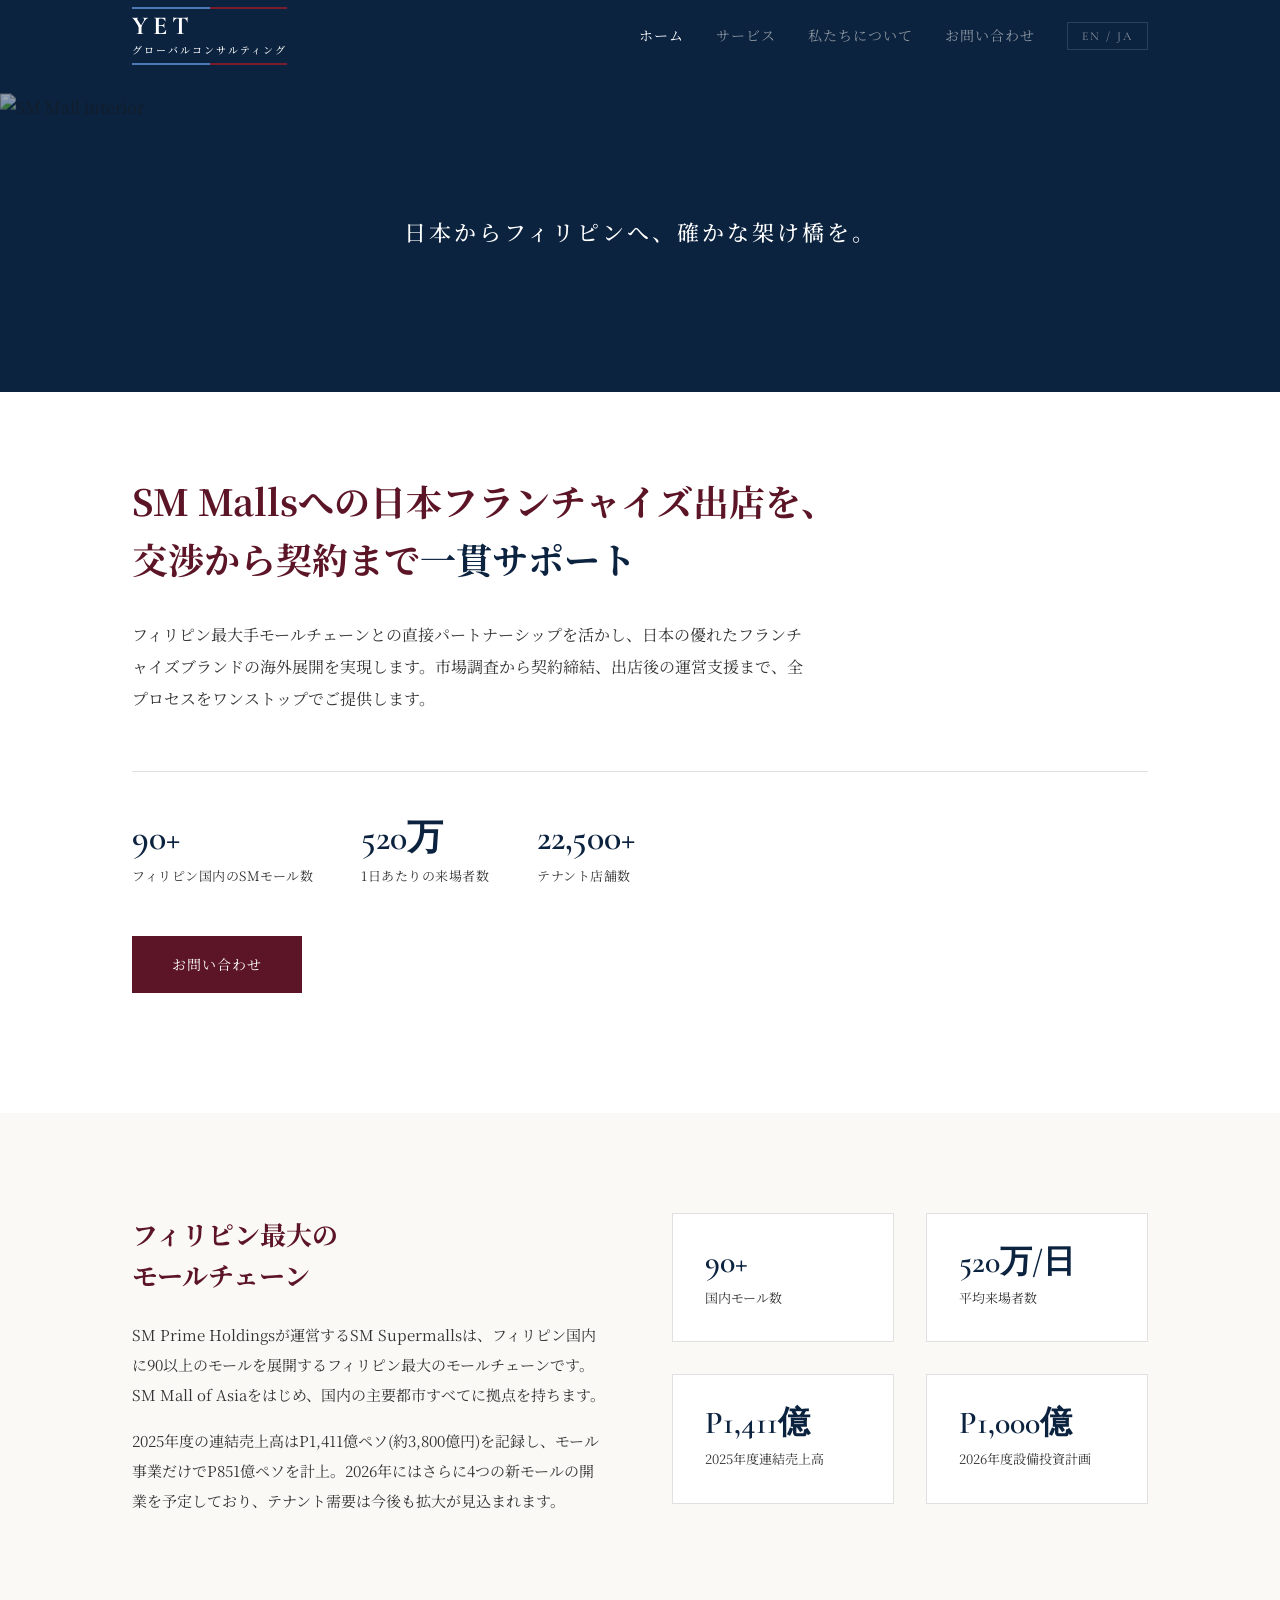
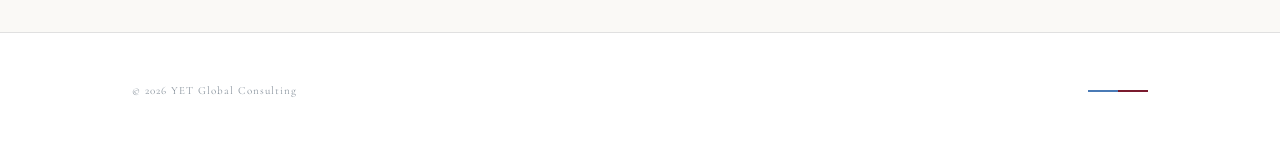
==== index.html @ ea372614 "Initial commit: YET Global Consulting website Co-Authored-By: Claude Opus 4.6 <noreply@anthropic.com" ====
<!DOCTYPE html>
<html lang="ja">
<head>
<meta charset="UTF-8">
<meta name="viewport" content="width=device-width, initial-scale=1.0">
<title>YET Global Consulting</title>
<meta name="description" content="SM Mallsへの日本フランチャイズ出店を、交渉から契約まで一貫サポート。YETグローバルコンサルティング。">
<link href="https://fonts.googleapis.com/css2?family=Cormorant+Garamond:ital,wght@0,400;0,600;0,700;1,400&family=Noto+Serif+JP:wght@400;500;700&display=swap" rel="stylesheet">
<link rel="stylesheet" href="style.css">
</head>
<body>

<header class="header">
  <div class="header-inner">
    <a href="index.html" class="logo">
      <div class="logo-bar">
        <div style="background:var(--flag-blue);"></div>
        <div style="background:var(--flag-red);"></div>
      </div>
      <span class="logo-text">YET</span>
      <span class="logo-sub">
        <span data-lang-inline="ja">グローバルコンサルティング</span>
        <span data-lang-inline="en">GLOBAL CONSULTING</span>
      </span>
      <div class="logo-bar">
        <div style="background:var(--flag-blue);"></div>
        <div style="background:var(--flag-red);"></div>
      </div>
    </a>
    <nav class="nav">
      <a href="index.html" class="active">
        <span data-lang-inline="ja">ホーム</span>
        <span data-lang-inline="en">Home</span>
      </a>
      <a href="services.html">
        <span data-lang-inline="ja">サービス</span>
        <span data-lang-inline="en">Services</span>
      </a>
      <a href="about.html">
        <span data-lang-inline="ja">私たちについて</span>
        <span data-lang-inline="en">About</span>
      </a>
      <a href="contact.html">
        <span data-lang-inline="ja">お問い合わせ</span>
        <span data-lang-inline="en">Contact</span>
      </a>
      <button class="lang-toggle" onclick="toggleLang()">EN / JA</button>
    </nav>
  </div>
</header>

<div class="banner-image" data-parallax>
  <div class="hero-bg">
    <img src="images/mall-interior.png" alt="SM Mall interior">
  </div>
  <div class="banner-text">
    <span data-lang-inline="ja">日本からフィリピンへ、確かな架け橋を。</span>
    <span data-lang-inline="en">Bridging Japan and the Philippines.</span>
  </div>
</div>

<section class="hero">
  <div class="container">
    <div data-lang="ja">
      <h1>SM Mallsへの日本フランチャイズ出店を、<br>交渉から契約まで<span>一貫サポート</span></h1>
      <p>フィリピン最大手モールチェーンとの直接パートナーシップを活かし、日本の優れたフランチャイズブランドの海外展開を実現します。市場調査から契約締結、出店後の運営支援まで、全プロセスをワンストップでご提供します。</p>
    </div>
    <div data-lang="en">
      <h1>Japanese Franchise Expansion<br>into SM Malls, <span>End to End</span></h1>
      <p>Leveraging a direct partnership with the Philippines' largest mall chain, we help Japan's leading franchise brands expand overseas. From market research to contract signing and post-launch support, we provide a complete, one-stop service.</p>
    </div>
    <div class="hero-stats">
      <div>
        <div class="hero-stat-number">90+</div>
        <div class="hero-stat-label">
          <span data-lang-inline="ja">フィリピン国内のSMモール数</span>
          <span data-lang-inline="en">SM Malls across the Philippines</span>
        </div>
      </div>
      <div>
        <div class="hero-stat-number">520万</div>
        <div class="hero-stat-label">
          <span data-lang-inline="ja">1日あたりの来場者数</span>
          <span data-lang-inline="en">Daily visitors</span>
        </div>
      </div>
      <div>
        <div class="hero-stat-number">22,500+</div>
        <div class="hero-stat-label">
          <span data-lang-inline="ja">テナント店舗数</span>
          <span data-lang-inline="en">Tenant stores</span>
        </div>
      </div>
    </div>
    <a href="contact.html" class="hero-cta">
      <span data-lang-inline="ja">お問い合わせ</span>
      <span data-lang-inline="en">Get in Touch</span>
    </a>
  </div>
</section>

<section class="section sm-section">
  <div class="container">
    <div class="sm-grid">
      <div>
        <div data-lang="ja">
          <h2>フィリピン最大の<br>モールチェーン</h2>
          <p>SM Prime Holdingsが運営するSM Supermallsは、フィリピン国内に90以上のモールを展開するフィリピン最大のモールチェーンです。SM Mall of Asiaをはじめ、国内の主要都市すべてに拠点を持ちます。</p>
          <p>2025年度の連結売上高はP1,411億ペソ(約3,800億円)を記録し、モール事業だけでP851億ペソを計上。2026年にはさらに4つの新モールの開業を予定しており、テナント需要は今後も拡大が見込まれます。</p>
        </div>
        <div data-lang="en">
          <h2>The Philippines'<br>Largest Mall Chain</h2>
          <p>SM Supermalls, operated by SM Prime Holdings, is the largest mall chain in the Philippines with over 90 malls nationwide. From SM Mall of Asia to locations in every major city, SM dominates Philippine retail real estate.</p>
          <p>In 2025, consolidated revenues reached P141.1 billion (~$2.5B USD), with the mall segment contributing P85.1 billion. Four new malls are planned for 2026, and tenant demand continues to grow.</p>
        </div>
      </div>
      <div class="sm-stats">
        <div class="sm-stat">
          <div class="sm-stat-number">90+</div>
          <div class="sm-stat-label">
            <span data-lang-inline="ja">国内モール数</span>
            <span data-lang-inline="en">Malls in the Philippines</span>
          </div>
        </div>
        <div class="sm-stat">
          <div class="sm-stat-number">520万/日</div>
          <div class="sm-stat-label">
            <span data-lang-inline="ja">平均来場者数</span>
            <span data-lang-inline="en">Average daily visitors</span>
          </div>
        </div>
        <div class="sm-stat">
          <div class="sm-stat-number">P1,411億</div>
          <div class="sm-stat-label">
            <span data-lang-inline="ja">2025年度連結売上高</span>
            <span data-lang-inline="en">2025 consolidated revenue</span>
          </div>
        </div>
        <div class="sm-stat">
          <div class="sm-stat-number">P1,000億</div>
          <div class="sm-stat-label">
            <span data-lang-inline="ja">2026年度設備投資計画</span>
            <span data-lang-inline="en">2026 planned capex</span>
          </div>
        </div>
      </div>
    </div>
  </div>
</section>

<footer class="footer">
  <div class="container">
    <div class="footer-inner">
      <div class="footer-copy">&copy; 2026 YET Global Consulting</div>
      <div class="footer-flag">
        <div style="background:var(--flag-blue);"></div>
        <div style="background:var(--flag-red);"></div>
      </div>
    </div>
  </div>
</footer>

<script>
function toggleLang() { document.body.classList.toggle('en'); }

document.querySelectorAll('[data-parallax]').forEach(function(el) {
  var img = el.querySelector('.hero-bg img') || el.querySelector('.page-header-bg img');
  if (!img) return;
  window.addEventListener('scroll', function() {
    var rect = el.getBoundingClientRect();
    var speed = 0.3;
    var offset = (rect.top) * speed;
    img.style.transform = 'translateY(' + offset + 'px)';
  }, { passive: true });
});
</script>
</body>
</html>
---- style.css ----
/* ─── Reset ─── */
*, *::before, *::after { margin: 0; padding: 0; box-sizing: border-box; }

/* ─── Tokens ─── */
:root {
  --crimson: #5C1526;
  --navy: #0C2340;
  --silver: #8A949E;
  --text: #1A1A1A;
  --text-secondary: #333;
  --bg: #FAF9F6;
  --white: #FFFFFF;
  --border: #E0E0E0;
  --flag-gold: #C4973B;
  --flag-white: #FFFFFF;
  --flag-blue: #4A7AB5;
  --flag-red: #7A1B2E;
  --font-en: 'Cormorant Garamond', serif;
  --font-jp: 'Noto Serif JP', serif;
}

/* ─── Base ─── */
html { scroll-behavior: smooth; }
body {
  background: var(--white);
  color: var(--text);
  font-family: var(--font-jp);
  -webkit-font-smoothing: antialiased;
  line-height: 1.8;
}

/* ─── Utilities ─── */
.container {
  max-width: 1080px;
  margin: 0 auto;
  padding: 0 32px;
}
.section {
  padding: 100px 0;
}
.section-label {
  font-family: var(--font-en);
  font-size: 11px;
  letter-spacing: 3px;
  text-transform: uppercase;
  color: var(--silver);
  margin-bottom: 48px;
}

/* ─── Language Toggle ─── */
[data-lang="en"] { display: none; }
body.en [data-lang="en"] { display: block; }
body.en [data-lang="ja"] { display: none; }
body.en [data-lang-inline="en"] { display: inline; }
body.en [data-lang-inline="ja"] { display: none; }
[data-lang-inline="en"] { display: none; }
[data-lang-inline="ja"] { display: inline; }

/* ─── Header ─── */
.header {
  position: fixed;
  top: 0;
  left: 0;
  right: 0;
  z-index: 100;
  background: var(--navy);
  border-bottom: none;
}
.header-inner {
  max-width: 1080px;
  margin: 0 auto;
  padding: 0 32px;
  height: 72px;
  display: flex;
  align-items: center;
  justify-content: space-between;
}
.logo {
  display: flex;
  flex-direction: column;
  gap: 0;
  text-decoration: none;
  padding: 4px 0;
}
.logo-text {
  font-family: var(--font-en);
  font-size: 26px;
  font-weight: 700;
  letter-spacing: 5px;
  color: var(--white);
  line-height: 1;
  margin-top: 4px;
}
.logo-sub {
  font-family: var(--font-jp);
  font-size: 10px;
  font-weight: 500;
  letter-spacing: 2px;
  color: var(--white);
  margin-top: 2px;
  margin-bottom: 4px;
}
.logo-bar {
  display: flex;
  height: 2px;
  width: 100%;
}
.logo-bar div { flex: 1; }

.nav {
  display: flex;
  align-items: center;
  gap: 32px;
}
.nav a {
  font-family: var(--font-jp);
  font-size: 14px;
  font-weight: 400;
  color: var(--silver);
  text-decoration: none;
  letter-spacing: 1px;
  transition: color 0.2s;
}
.nav a:hover { color: var(--white); }
.nav a.active { color: var(--white); }
.lang-toggle {
  font-family: var(--font-en);
  font-size: 12px;
  letter-spacing: 2px;
  color: var(--silver);
  cursor: pointer;
  border: 1px solid #2A4060;
  padding: 6px 14px;
  background: none;
  transition: color 0.2s, border-color 0.2s;
}
.lang-toggle:hover {
  color: var(--white);
  border-color: var(--white);
}

/* ─── Page Banner (image with title) ─── */
.page-banner {
  width: 100%;
  height: 320px;
  margin-top: 72px;
  position: relative;
  overflow: hidden;
  background: var(--navy);
  display: flex;
  align-items: center;
  justify-content: center;
}
.page-banner .page-header-bg {
  position: absolute;
  inset: 0;
}
.page-banner .page-header-bg img {
  width: 100%;
  height: 140%;
  object-fit: cover;
  object-position: center 60%;
  will-change: transform;
  transform: translateY(0);
}
.page-banner .page-header-bg::after {
  content: '';
  position: absolute;
  inset: 0;
  background: var(--navy);
  opacity: 0.5;
}
.page-banner-title {
  position: relative;
  z-index: 1;
  font-family: var(--font-jp);
  font-size: 40px;
  font-weight: 700;
  color: var(--white);
  letter-spacing: 6px;
}

/* ─── Page Header (non-home pages) ─── */
.page-header {
  padding-top: 140px;
  padding-bottom: 60px;
  background: var(--bg);
  border-bottom: 1px solid var(--border);
}
.page-header h1 {
  font-size: 32px;
  font-weight: 700;
  color: var(--crimson);
  line-height: 1.4;
}
.page-header p {
  font-size: 16px;
  color: var(--text-secondary);
  line-height: 2;
  margin-top: 16px;
  max-width: 680px;
}

/* ─── Banner Image ─── */
.banner-image {
  width: 100%;
  height: 320px;
  margin-top: 72px;
  overflow: hidden;
  position: relative;
  background: var(--navy);
}
.banner-image .hero-bg {
  position: absolute;
  inset: 0;
}
.banner-image .hero-bg img {
  width: 100%;
  height: 140%;
  object-fit: cover;
  object-position: center 40%;
  will-change: transform;
  transform: translateY(0);
}
.banner-image .hero-bg::after {
  content: '';
  position: absolute;
  inset: 0;
  background: var(--navy);
  opacity: 0.4;
}
.banner-text {
  position: absolute;
  inset: 0;
  z-index: 1;
  display: flex;
  align-items: center;
  justify-content: center;
  font-family: var(--font-jp);
  font-size: 22px;
  font-weight: 500;
  color: var(--white);
  letter-spacing: 3px;
}

/* ─── Hero ─── */
.hero {
  padding-top: 80px;
  padding-bottom: 120px;
  background: var(--white);
}
.hero h1 {
  font-family: var(--font-jp);
  font-size: 36px;
  font-weight: 700;
  color: var(--crimson);
  line-height: 1.6;
  margin-bottom: 32px;
}
.hero h1 span {
  color: var(--navy);
}
.hero p {
  font-size: 16px;
  color: var(--text-secondary);
  line-height: 2;
  max-width: 680px;
}
.hero-stats {
  display: flex;
  gap: 48px;
  margin-top: 56px;
  padding-top: 48px;
  border-top: 1px solid var(--border);
}
.hero-stat-number {
  font-family: var(--font-en);
  font-size: 36px;
  font-weight: 600;
  color: var(--navy);
  line-height: 1;
}
.hero-stat-label {
  font-size: 13px;
  color: var(--text-secondary);
  margin-top: 8px;
  letter-spacing: 0.5px;
}
.hero-cta {
  display: inline-block;
  font-size: 14px;
  letter-spacing: 1px;
  color: var(--white);
  background: var(--crimson);
  padding: 16px 40px;
  text-decoration: none;
  margin-top: 48px;
  transition: background 0.2s;
}
.hero-cta:hover { background: var(--navy); }

/* ─── SM Malls ─── */
.sm-section {
  background: var(--bg);
}
.sm-grid {
  display: grid;
  grid-template-columns: 1fr 1fr;
  gap: 64px;
  align-items: start;
}
.sm-grid h2 {
  font-size: 26px;
  font-weight: 700;
  color: var(--crimson);
  line-height: 1.6;
  margin-bottom: 24px;
}
.sm-grid p {
  font-size: 15px;
  color: var(--text-secondary);
  line-height: 2;
  margin-bottom: 16px;
}
.sm-stats {
  display: grid;
  grid-template-columns: 1fr 1fr;
  gap: 32px;
}
.sm-stat {
  padding: 32px;
  border: 1px solid var(--border);
  background: var(--white);
}
.sm-stat-number {
  font-family: var(--font-en);
  font-size: 32px;
  font-weight: 600;
  color: var(--navy);
  line-height: 1;
}
.sm-stat-label {
  font-size: 13px;
  color: var(--text-secondary);
  margin-top: 8px;
}

/* ─── Process (Timeline) ─── */
.process-section {
  background: var(--white);
}
.process-intro {
  font-size: 16px;
  color: var(--text-secondary);
  line-height: 2;
  max-width: 680px;
  margin-bottom: 56px;
}
.timeline {
  position: relative;
  max-width: 700px;
  margin: 0 auto;
  padding-left: 48px;
}
.timeline::before {
  content: '';
  position: absolute;
  left: 15px;
  top: 8px;
  bottom: 8px;
  width: 1px;
  background: var(--border);
}
.timeline-step {
  position: relative;
  padding-bottom: 56px;
}
.timeline-step:last-child {
  padding-bottom: 0;
}
.timeline-dot {
  position: absolute;
  left: -41px;
  top: 4px;
  width: 12px;
  height: 12px;
  border: 2px solid var(--crimson);
  background: var(--white);
}
.timeline-step:first-child .timeline-dot {
  background: var(--crimson);
}
.step-number {
  font-family: var(--font-en);
  font-size: 12px;
  letter-spacing: 2px;
  color: var(--silver);
  margin-bottom: 8px;
}
.step-title {
  font-size: 19px;
  font-weight: 700;
  color: var(--navy);
  margin-bottom: 10px;
}
.step-desc {
  font-size: 15px;
  color: var(--text-secondary);
  line-height: 2;
}

/* ─── Why Us ─── */
.why-section {
  background: var(--navy);
  color: var(--white);
}
.why-section .section-label {
  color: #6B8AAA;
}
.why-grid {
  display: grid;
  grid-template-columns: 1fr 1fr 1fr;
  gap: 48px;
}
.why-item h3 {
  font-size: 18px;
  font-weight: 700;
  color: var(--white);
  margin-bottom: 16px;
}
.why-item p {
  font-size: 14px;
  color: #C0CDD8;
  line-height: 2;
}
.why-item-bar {
  width: 32px;
  height: 2px;
  background: var(--flag-red);
  margin-bottom: 24px;
}

/* ─── Why Us (Light) ─── */
.why-section-light {
  background: var(--bg);
}
.why-grid-light {
  display: grid;
  grid-template-columns: 1fr 1fr 1fr;
  gap: 48px;
}
.why-section-light .section-label {
  font-size: 14px;
  letter-spacing: 4px;
  color: var(--navy);
}
.why-item-light h3 {
  font-size: 20px;
  font-weight: 700;
  color: var(--navy);
  margin-bottom: 16px;
}
.why-item-light p {
  font-size: 15px;
  color: var(--text);
  line-height: 2;
}

/* ─── Contact ─── */
.contact-section {
  background: var(--bg);
}
.contact-inner {
  max-width: 600px;
}
.contact-inner h2 {
  font-size: 26px;
  font-weight: 700;
  color: var(--crimson);
  margin-bottom: 24px;
  line-height: 1.6;
}
.contact-inner p {
  font-size: 16px;
  color: var(--text-secondary);
  line-height: 2;
  margin-bottom: 40px;
}
.contact-email {
  display: inline-block;
  font-family: var(--font-en);
  font-size: 14px;
  letter-spacing: 1px;
  color: var(--white);
  background: var(--crimson);
  padding: 16px 40px;
  text-decoration: none;
  transition: background 0.2s;
}
.contact-email:hover {
  background: var(--navy);
}

/* ─── Founders ─── */
.founders-section {
  background: var(--white);
}
.founders-grid {
  display: grid;
  grid-template-columns: 1fr 1fr;
  gap: 64px;
}
.founder {
  display: flex;
  gap: 32px;
  align-items: flex-start;
}
.founder-photo {
  width: 140px;
  height: 180px;
  background: var(--bg);
  border: 1px solid var(--border);
  flex-shrink: 0;
  display: flex;
  align-items: center;
  justify-content: center;
  overflow: hidden;
}
.founder-photo img {
  width: 100%;
  height: 100%;
  object-fit: cover;
  object-position: top center;
}
.founder-photo-placeholder {
  font-family: var(--font-en);
  font-size: 11px;
  color: var(--silver);
  letter-spacing: 1px;
}
.founder-name {
  font-size: 18px;
  font-weight: 700;
  color: var(--navy);
  margin-bottom: 4px;
}
.founder-role {
  font-family: var(--font-en);
  font-size: 12px;
  letter-spacing: 2px;
  text-transform: uppercase;
  color: var(--silver);
  margin-bottom: 16px;
}
.founder-bio {
  font-size: 14px;
  color: var(--text-secondary);
  line-height: 2;
}

/* ─── Footer ─── */
.footer {
  padding: 48px 0;
  border-top: 1px solid var(--border);
  background: var(--white);
}
.footer-inner {
  display: flex;
  justify-content: space-between;
  align-items: center;
}
.footer-copy {
  font-family: var(--font-en);
  font-size: 11px;
  color: var(--silver);
  letter-spacing: 1px;
}
.footer-flag {
  display: flex;
  height: 2px;
  width: 60px;
}
.footer-flag div { flex: 1; }

/* ─── Responsive ─── */
@media (max-width: 768px) {
  .header-inner { padding: 0 20px; height: 60px; }
  .nav a { display: none; }
  .container { padding: 0 20px; }
  .section { padding: 72px 0; }
  .hero { padding-top: 60px; padding-bottom: 80px; }
  .banner-image { height: 260px; }
  .banner-text { font-size: 16px; letter-spacing: 2px; }
  .hero h1 { font-size: 24px; }
  .hero-stats { flex-direction: column; gap: 24px; }
  .sm-grid { grid-template-columns: 1fr; gap: 40px; }
  .sm-stats { grid-template-columns: 1fr 1fr; gap: 16px; }
  .timeline { padding-left: 40px; }
  .timeline-dot { left: -33px; }
  .why-grid { grid-template-columns: 1fr; gap: 40px; }
  .why-grid-light { grid-template-columns: 1fr; gap: 40px; }
  .founders-grid { grid-template-columns: 1fr; gap: 48px; }
  .founder { flex-direction: column; }
  .founder-photo { width: 100%; height: 220px; }
  .footer-inner { flex-direction: column; gap: 16px; }
  .page-header { padding-top: 120px; padding-bottom: 40px; }
  .page-header h1 { font-size: 24px; }
  .page-banner { height: 240px; }
  .page-banner-title { font-size: 28px; }
}
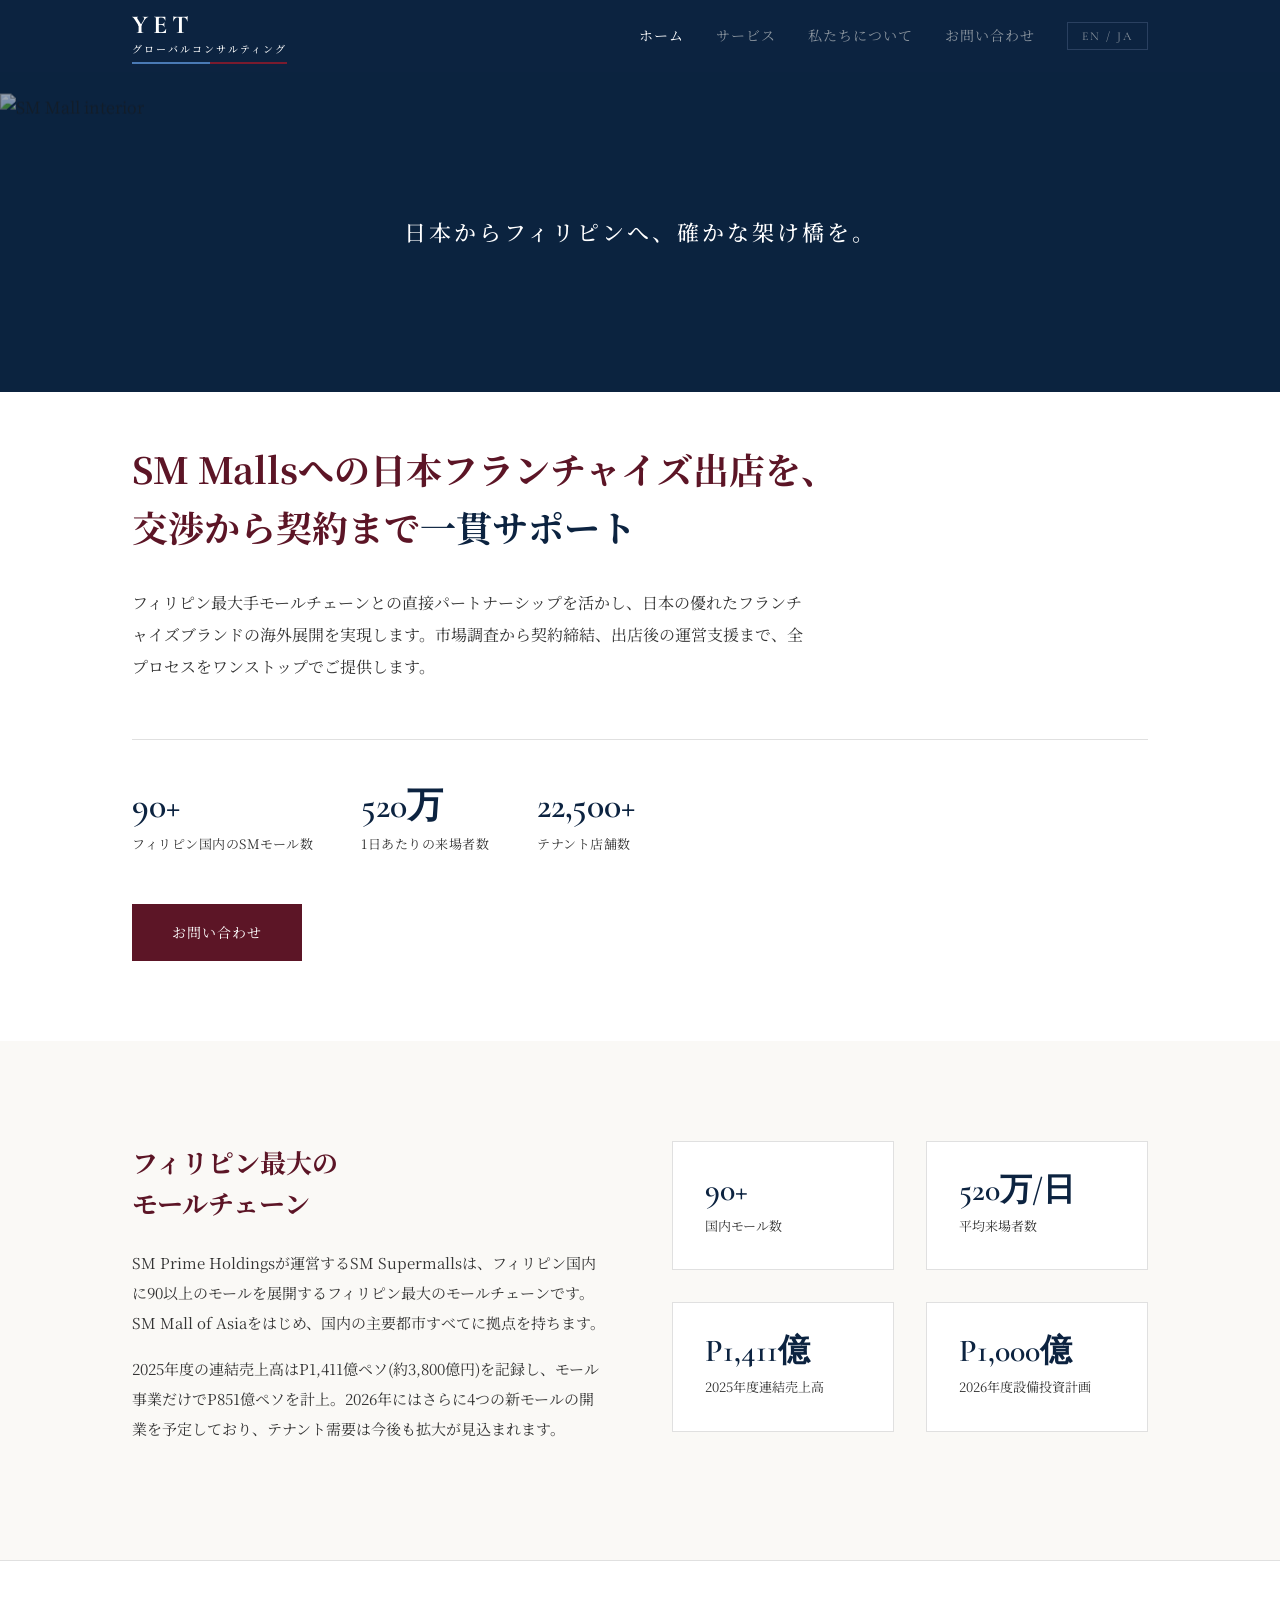
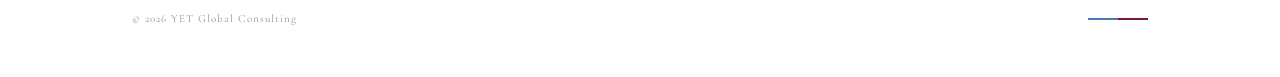
==== commit 6fc8a672: "Remove top logo bar causing header overflow on scroll Co-Authored-By: Claude Opus 4.6 <noreply@anthr" ====
--- a/index.html
+++ b/index.html
@@ -13,10 +13,6 @@
 <header class="header">
   <div class="header-inner">
     <a href="index.html" class="logo">
-      <div class="logo-bar">
-        <div style="background:var(--flag-blue);"></div>
-        <div style="background:var(--flag-red);"></div>
-      </div>
       <span class="logo-text">YET</span>
       <span class="logo-sub">
         <span data-lang-inline="ja">グローバルコンサルティング</span>
--- a/style.css
+++ b/style.css
@@ -63,6 +63,8 @@
   left: 0;
   right: 0;
   z-index: 100;
+  height: 72px;
+  overflow: hidden;
   background: var(--navy);
   border-bottom: none;
 }
@@ -80,7 +82,7 @@
   flex-direction: column;
   gap: 0;
   text-decoration: none;
-  padding: 4px 0;
+  padding: 0;
 }
 .logo-text {
   font-family: var(--font-en);
@@ -245,8 +247,8 @@
 
 /* ─── Hero ─── */
 .hero {
-  padding-top: 80px;
-  padding-bottom: 120px;
+  padding-top: 48px;
+  padding-bottom: 80px;
   background: var(--white);
 }
 .hero h1 {
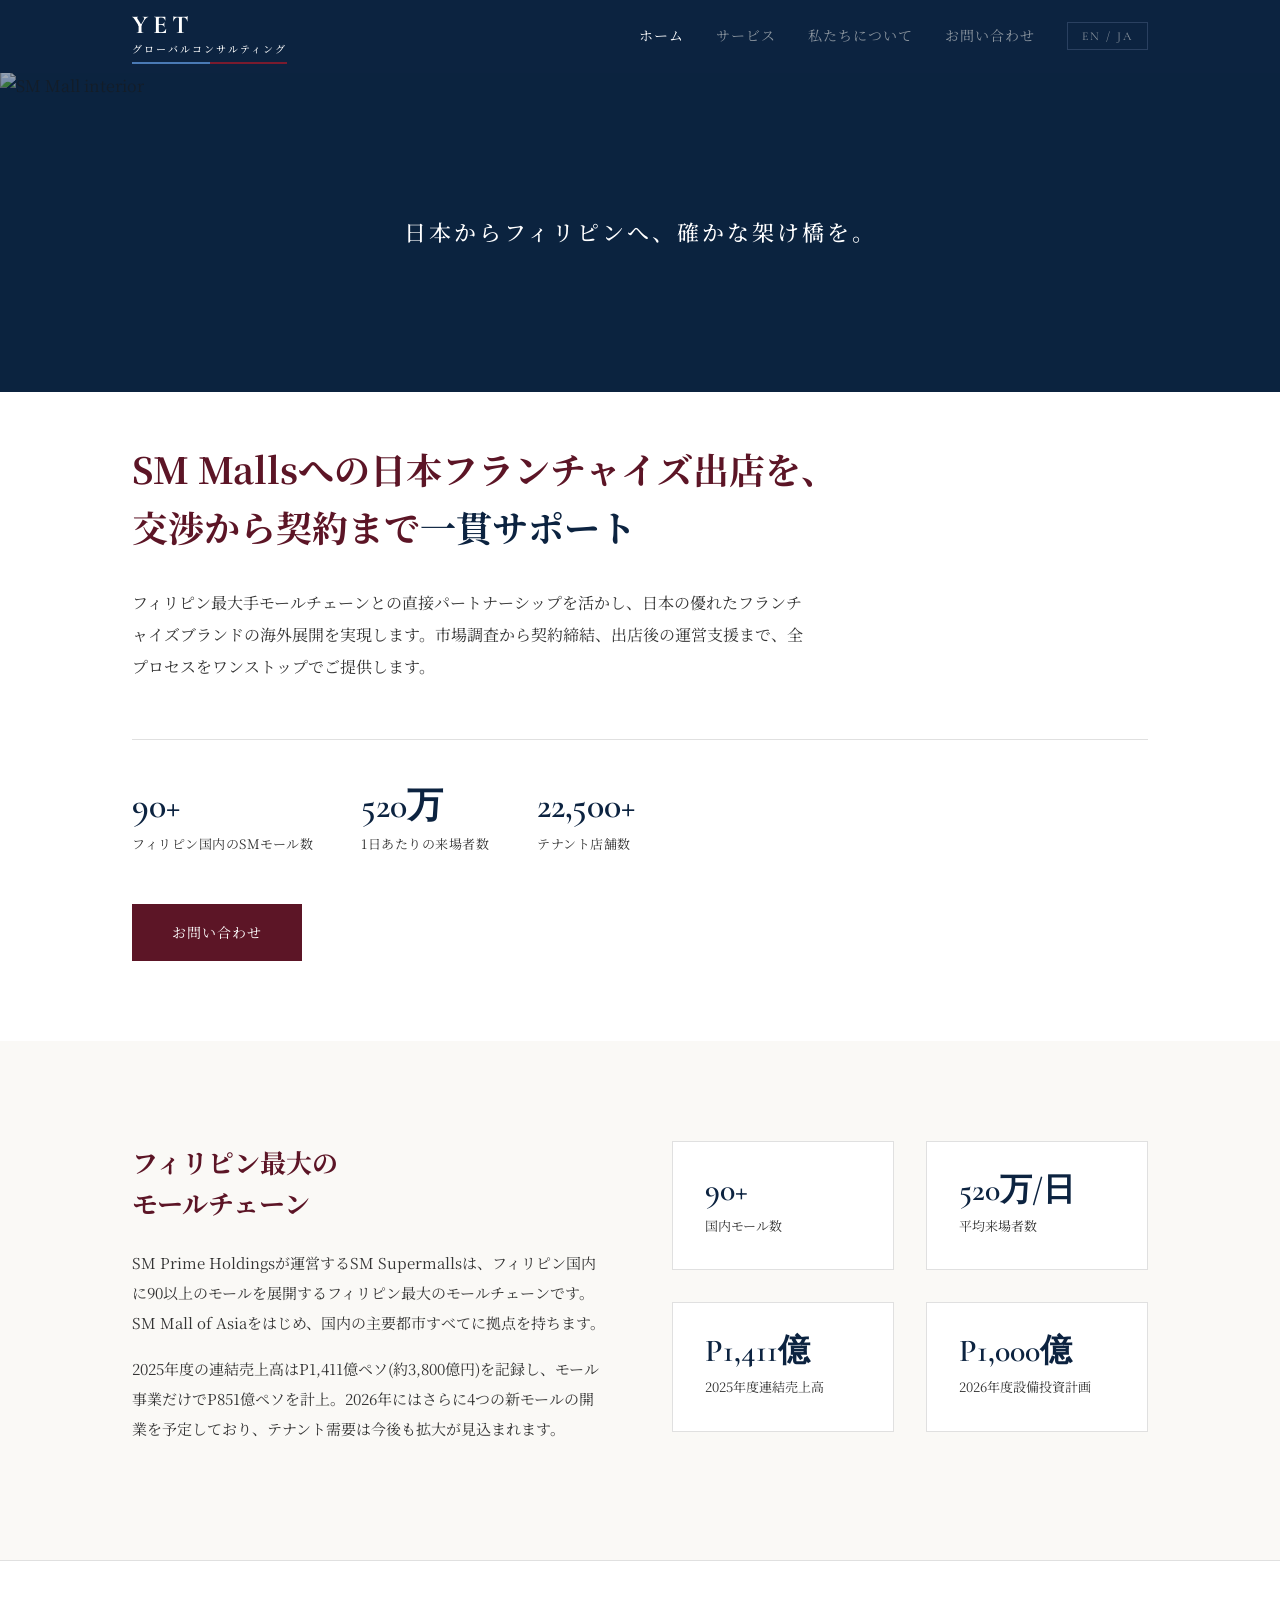
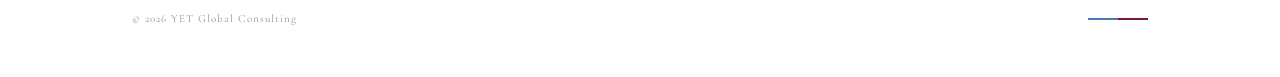
==== commit 2285d7b4: "Clamp parallax offset to prevent gap above banner on scroll Co-Authored-By: Claude Opus 4.6 <noreply" ====
--- a/index.html
+++ b/index.html
@@ -165,7 +165,7 @@
   window.addEventListener('scroll', function() {
     var rect = el.getBoundingClientRect();
     var speed = 0.3;
-    var offset = (rect.top) * speed;
+    var offset = Math.min(0, (rect.top) * speed);
     img.style.transform = 'translateY(' + offset + 'px)';
   }, { passive: true });
 });
--- a/style.css
+++ b/style.css
@@ -67,6 +67,7 @@
   overflow: hidden;
   background: var(--navy);
   border-bottom: none;
+  box-shadow: 0 1px 0 0 var(--navy);
 }
 .header-inner {
   max-width: 1080px;
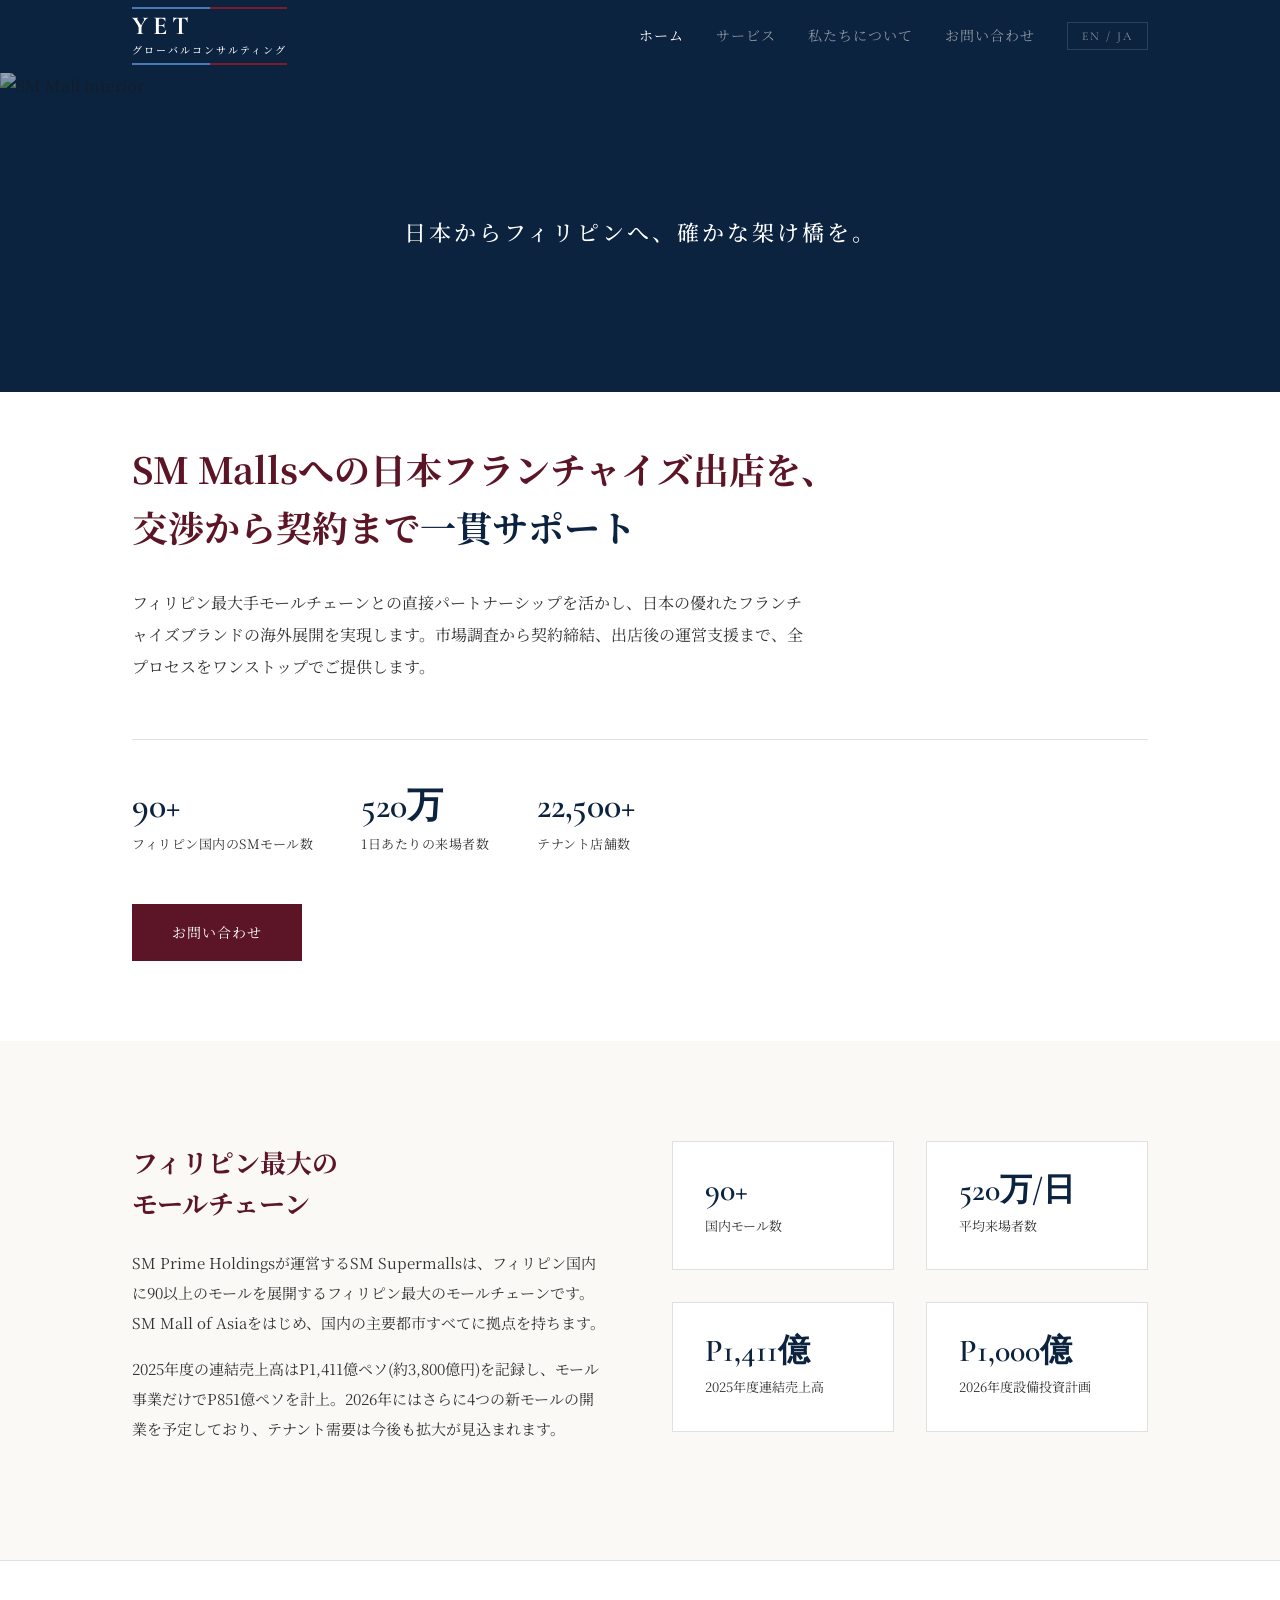
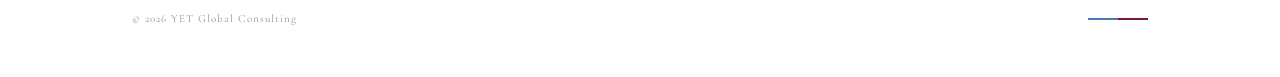
==== commit 5a5e792c: "Restore top logo bar on all pages Co-Authored-By: Claude Opus 4.6 <noreply@anthropic.com>" ====
--- a/index.html
+++ b/index.html
@@ -13,6 +13,10 @@
 <header class="header">
   <div class="header-inner">
     <a href="index.html" class="logo">
+      <div class="logo-bar">
+        <div style="background:var(--flag-blue);"></div>
+        <div style="background:var(--flag-red);"></div>
+      </div>
       <span class="logo-text">YET</span>
       <span class="logo-sub">
         <span data-lang-inline="ja">グローバルコンサルティング</span>
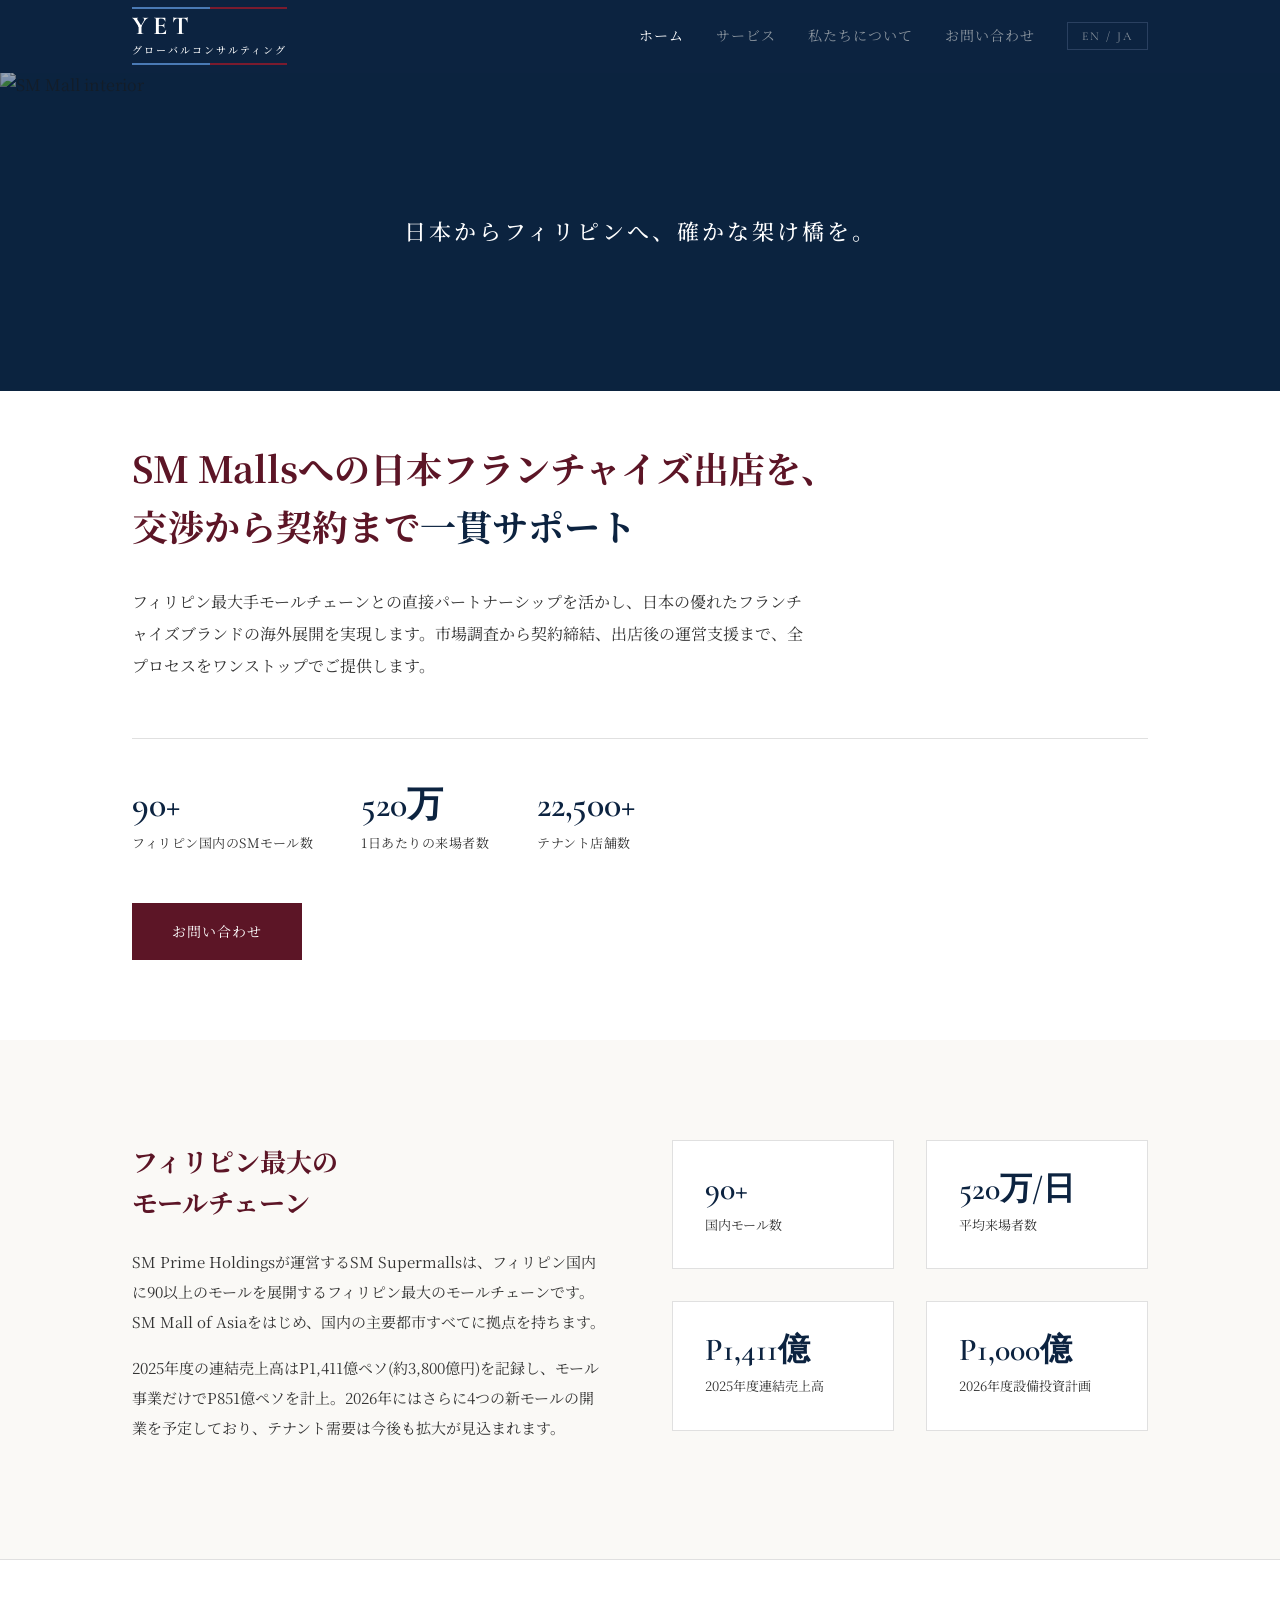
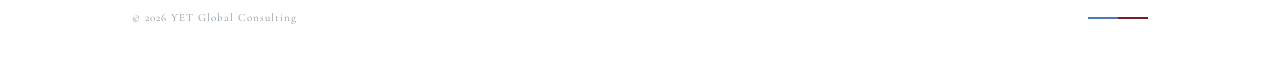
==== commit 9bde0f66: "Restructure pages into directories for clean URLs Moves about.html, services.html, contact.html into" ====
--- a/index.html
+++ b/index.html
@@ -12,7 +12,7 @@
 
 <header class="header">
   <div class="header-inner">
-    <a href="index.html" class="logo">
+    <a href="/" class="logo">
       <div class="logo-bar">
         <div style="background:var(--flag-blue);"></div>
         <div style="background:var(--flag-red);"></div>
@@ -28,19 +28,19 @@
       </div>
     </a>
     <nav class="nav">
-      <a href="index.html" class="active">
+      <a href="/" class="active">
         <span data-lang-inline="ja">ホーム</span>
         <span data-lang-inline="en">Home</span>
       </a>
-      <a href="services.html">
+      <a href="/services/">
         <span data-lang-inline="ja">サービス</span>
         <span data-lang-inline="en">Services</span>
       </a>
-      <a href="about.html">
+      <a href="/about/">
         <span data-lang-inline="ja">私たちについて</span>
         <span data-lang-inline="en">About</span>
       </a>
-      <a href="contact.html">
+      <a href="/contact/">
         <span data-lang-inline="ja">お問い合わせ</span>
         <span data-lang-inline="en">Contact</span>
       </a>
@@ -92,7 +92,7 @@
         </div>
       </div>
     </div>
-    <a href="contact.html" class="hero-cta">
+    <a href="/contact/" class="hero-cta">
       <span data-lang-inline="ja">お問い合わせ</span>
       <span data-lang-inline="en">Get in Touch</span>
     </a>
--- a/style.css
+++ b/style.css
@@ -40,10 +40,10 @@
 }
 .section-label {
   font-family: var(--font-en);
-  font-size: 11px;
-  letter-spacing: 3px;
+  font-size: 14px;
+  letter-spacing: 4px;
   text-transform: uppercase;
-  color: var(--silver);
+  color: var(--navy);
   margin-bottom: 48px;
 }
 
@@ -146,7 +146,7 @@
 .page-banner {
   width: 100%;
   height: 320px;
-  margin-top: 72px;
+  margin-top: 71px;
   position: relative;
   overflow: hidden;
   background: var(--navy);
@@ -185,10 +185,11 @@
 
 /* ─── Page Header (non-home pages) ─── */
 .page-header {
-  padding-top: 140px;
-  padding-bottom: 60px;
+  margin-top: 72px;
+  padding-top: 40px;
+  padding-bottom: 40px;
   background: var(--bg);
-  border-bottom: 1px solid var(--border);
+  border-bottom: none;
 }
 .page-header h1 {
   font-size: 32px;
@@ -208,7 +209,7 @@
 .banner-image {
   width: 100%;
   height: 320px;
-  margin-top: 72px;
+  margin-top: 71px;
   overflow: hidden;
   position: relative;
   background: var(--navy);
@@ -351,6 +352,7 @@
 /* ─── Process (Timeline) ─── */
 .process-section {
   background: var(--white);
+  padding-top: 60px;
 }
 .process-intro {
   font-size: 16px;
@@ -374,6 +376,15 @@
   width: 1px;
   background: var(--border);
 }
+.timeline-progress {
+  position: absolute;
+  left: 15px;
+  top: 8px;
+  width: 1px;
+  height: 0;
+  background: var(--crimson);
+  z-index: 1;
+}
 .timeline-step {
   position: relative;
   padding-bottom: 56px;
@@ -387,28 +398,32 @@
   top: 4px;
   width: 12px;
   height: 12px;
-  border: 2px solid var(--crimson);
+  border: 2px solid var(--border);
   background: var(--white);
-}
-.timeline-step:first-child .timeline-dot {
+  z-index: 2;
+  transition: border-color 0.3s, background 0.3s;
+}
+.timeline-step.active .timeline-dot {
+  border-color: var(--crimson);
   background: var(--crimson);
 }
 .step-number {
   font-family: var(--font-en);
-  font-size: 12px;
+  font-size: 16px;
+  font-weight: 600;
   letter-spacing: 2px;
-  color: var(--silver);
+  color: var(--navy);
   margin-bottom: 8px;
 }
 .step-title {
-  font-size: 19px;
+  font-size: 22px;
   font-weight: 700;
   color: var(--navy);
   margin-bottom: 10px;
 }
 .step-desc {
-  font-size: 15px;
-  color: var(--text-secondary);
+  font-size: 16px;
+  color: var(--text);
   line-height: 2;
 }
 
